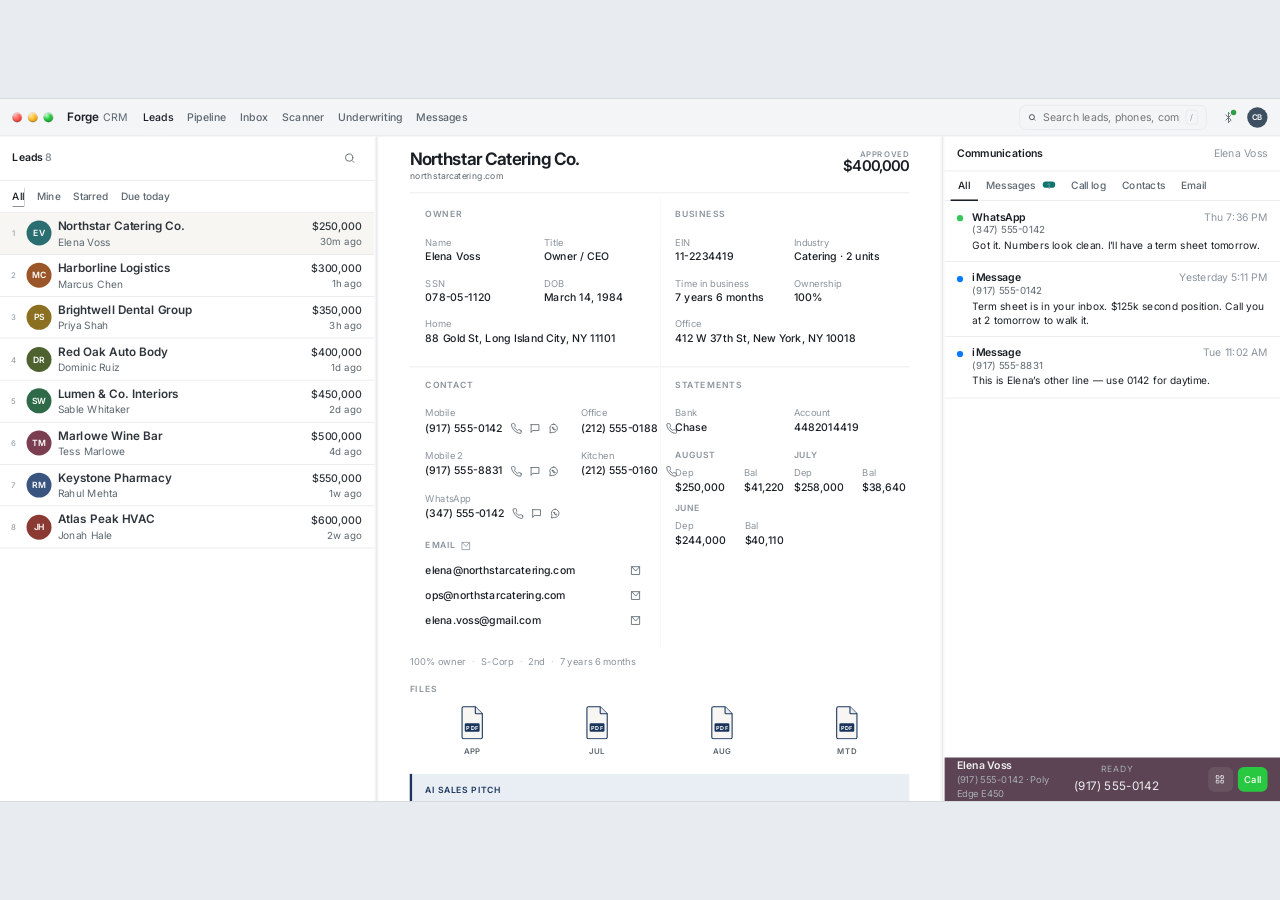
==== index.html @ 878c9a8a "Statements: Dep and Bal side by side, amount under each label" ====
<!DOCTYPE html>
<html lang="en">
<head>
<!-- desk18 -->
<meta charset="UTF-8" />
<meta name="viewport" content="width=device-width, initial-scale=1, maximum-scale=1, user-scalable=no, viewport-fit=cover" />
<meta name="apple-mobile-web-app-capable" content="yes" />
<meta name="mobile-web-app-capable" content="yes" />
<meta name="apple-mobile-web-app-status-bar-style" content="default" />
<title>Leads · Forge CRM</title>
<script>
(function(){var vv=window.visualViewport,w=(vv&&vv.width)||window.innerWidth||1640,h=(vv&&vv.height)||window.innerHeight||900,s=Math.min(w/1640,h/900);if(!(s>0.05))s=1;var x=Math.max(0,(w-1640*s)/2),y=Math.max(0,(h-900*s)/2);var r=document.documentElement;r.style.setProperty("--app-scale",String(s));r.style.setProperty("--app-h","900px");r.style.setProperty("--app-x",x+"px");r.style.setProperty("--app-y",y+"px");})();
</script>


<meta name="theme-color" content="#F3F5F7" />
<link rel="preconnect" href="https://fonts.googleapis.com" />
<link rel="preconnect" href="https://fonts.gstatic.com" crossorigin />
<link href="https://fonts.googleapis.com/css2?family=Inter:ital,wght@0,400;0,500;0,600;0,700;1,400&display=swap" rel="stylesheet" />
<link rel="stylesheet" href="css/desk.css?v=desk18" />
<link rel="stylesheet" href="css/desk-more.css?v=desk18" />
<link rel="stylesheet" href="css/pages.css?v=desk18" />
</head>
<body>
<div id="stage">
<div class="app" id="app">
  <header class="header">
    <div class="traffic" aria-hidden="true"><b class="r"></b><b class="y"></b><b class="g"></b></div>
    <div class="word">Forge<span>CRM</span></div>
    <nav class="nav-links">
      <a href="index.html" class="on">Leads</a>
      <a href="pipeline.html">Pipeline</a>
      <a href="inbox.html">Inbox</a>
      <a href="scanner.html">Scanner</a>
      <a href="underwriting.html">Underwriting</a>
      <a href="messages.html">Messages</a>
    </nav>
    <label class="search">
      <svg width="14" height="14" viewBox="0 0 24 24" fill="none" stroke="currentColor" stroke-width="2"><circle cx="11" cy="11" r="7"/><path d="M20 20l-3-3"/></svg>
      <input id="q" placeholder="Search leads, phones, companies" autocomplete="off" />
      <kbd>/</kbd>
    </label>
    <div class="header-actions">
      <span class="live" id="livePill"><i></i> On a call</span>
      <button type="button" class="bt-btn off" id="btBtn" data-act="devices" title="Phones" aria-label="Phones">
        <svg width="16" height="16" viewBox="0 0 24 24" fill="none" stroke="currentColor" stroke-width="1.75" stroke-linecap="round" stroke-linejoin="round"><path d="M7 7l10 10-5 5V2l5 5L7 17"/></svg>
        <i></i>
      </button>
      <div class="avatar" title="Cole Brennan">CB</div>
    </div>
  </header>
  <div class="main" id="main">
    <aside class="rail" id="rail"><div class="empty" style="padding:28px 20px;line-height:1.5">Loading desk…</div></aside>
    <div class="handle" data-side="rail" title="Drag to resize · double-click to reset"></div>
    <section class="desk" id="desk"></section>
    <div class="handle" data-side="dock" title="Drag to resize · double-click to reset"></div>
    <aside class="dock" id="dock"></aside>
  </div>
</div>
</div>
<div class="pad-pop" id="padPop"></div>
<div class="overlay" id="overlay"></div>
<div class="toast" id="toast"></div>
<script src="js/data.js?v=desk18"></script>
<script src="js/data1.js?v=desk18"></script>
<script src="js/data2.js?v=desk18"></script>
<script src="js/data3.js?v=desk18"></script>
<script src="js/view.js?v=desk18"></script>
<script src="js/app0.js?v=desk18"></script>
<script src="js/app1.js?v=desk18"></script>
<script src="js/app2.js?v=desk18"></script>
<script src="js/app3.js?v=desk18"></script>
<script src="js/app4.js?v=desk18"></script>
<script src="js/app5.js?v=desk18"></script>
<script src="js/app6.js?v=desk18"></script>
</body>
</html>
---- css/desk.css ----
:root{--bg:#F4F5F7;--bg-2:#E8ECF0;--surface:#FFFFFF;--sunken:#F7F8FA;--fg:#1A1F26;--muted:#5C6770;--dim:#8B949E;--line:#E6E8EB;--accent:#1C1F24;--accent-2:#0E1014;--accent-soft:#F7F6F3;--ok:#0F766E;--bad:#B42318;--warn:#B45309;--ink:#1C1F24;--ink-fg:#EDEEEF;--dialer:#5C4454;--font:"Inter",ui-sans-serif,system-ui,sans-serif;--app-h:900px;--app-scale:1;--app-x:0px;--app-y:0px;--mono:"Inter",ui-sans-serif,system-ui,sans-serif;--header-h:48px;--dial-h:56px;--rail-w:480px;--dock-w:430px;--ease:cubic-bezier(0.22,1,0.36,1)}*{box-sizing:border-box;margin:0;padding:0}html,body{height:100%;max-height:100%;min-width:0;width:100%;overflow:hidden;touch-action:none;overscroll-behavior:none}html{-webkit-font-smoothing:antialiased;-webkit-text-size-adjust:100%;text-size-adjust:100%}body{font-family:var(--font);background:var(--bg-2);color:var(--fg);font-size:13.5px;line-height:1.45;overflow:hidden;width:100%}#stage{position:fixed;inset:0;overflow:hidden;touch-action:none;background:var(--bg-2);overscroll-behavior:none}button,[role="button"]{font-family:inherit;cursor:pointer;color:inherit}button:disabled{cursor:not-allowed;opacity:.45}input,textarea,select{font-family:inherit;font-size:13.5px}a{color:var(--fg)}svg{display:block}.num{font-variant-numeric:normal;font-family:var(--font);font-weight:500}.app{height:900px;max-height:900px;min-height:900px;display:grid;grid-template-rows:var(--header-h) 1fr;min-width:1640px;width:1640px;max-width:1640px;overflow:hidden;transform:translate(var(--app-x,0px),var(--app-y,0px)) scale(var(--app-scale,1));transform-origin:0 0;box-shadow:0 0 0 1px rgba(16,18,22,.14);background:var(--surface)}.header{display:flex;align-items:center;gap:12px;padding:0 16px;background:var(--bg);border-bottom:1px solid var(--line);z-index:20}.traffic{display:flex;gap:8px;align-items:center;padding-right:6px;flex-shrink:0}.traffic b{width:12px;height:12px;border-radius:50%;display:block;box-shadow:0 0 0 .5px rgba(0,0,0,.28),inset 0 1.2px 1.4px rgba(255,255,255,.62),inset 0 -1.2px 1.2px rgba(0,0,0,.22)}.traffic .r{background:radial-gradient(circle at 32% 28%,#ffb0aa 0%,#ff5f57 42%,#de3a34 78%)}.traffic .y{background:radial-gradient(circle at 32% 28%,#ffe7a3 0%,#febc2e 42%,#d89a16 80%)}.traffic .g{background:radial-gradient(circle at 32% 28%,#b6ffc4 0%,#28c840 42%,#18a332 80%)}.word{font-weight:600;font-size:15px;letter-spacing:-.02em}.word span{color:var(--muted);font-weight:400;margin-left:6px;font-size:13.5px}.nav-links{display:flex;align-items:center;gap:2px}.nav-links a{color:var(--muted);text-decoration:none;font-size:13.5px;font-weight:500;padding:6px 10px;border-radius:8px}.nav-links a.on,.nav-links a:hover{color:var(--fg);background:var(--bg)}.search{flex:1;min-width:0;max-width:420px;margin-left:auto;display:flex;align-items:center;gap:8px;background:var(--bg);border:1px solid var(--line);border-radius:8px;padding:0 10px;height:32px}.search input{border:0;background:transparent;outline:none;width:100%;color:var(--fg)}.search kbd{font-family:var(--font);font-size:10px;color:var(--dim);border:1px solid var(--line);border-radius:4px;padding:1px 5px}.header-actions{display:flex;align-items:center;gap:8px}.icon-btn{width:32px;height:32px;border:0;background:transparent;color:var(--muted);border-radius:8px;display:grid;place-items:center}.icon-btn:hover{background:var(--bg);color:var(--fg)}.avatar{width:26px;height:26px;border-radius:99px;display:grid;place-items:center;font-size:10px;font-weight:600;color:#fff;background:#3D4F61}.live{display:none;align-items:center;gap:6px;color:var(--ok);font-size:13px;font-weight:500}.live.show{display:inline-flex}.live i{width:6px;height:6px;border-radius:99px;background:var(--ok);animation:pulse 1.4s ease-in-out infinite}@keyframes pulse{50%{opacity:.35}}.main{min-height:0;display:grid;grid-template-columns:var(--rail-w) 5px minmax(0,1fr) 5px var(--dock-w);background:var(--bg);overflow:hidden;min-width:0;width:100%}.handle{cursor:col-resize;background:transparent;position:relative;z-index:8}.handle::before{content:"";position:absolute;inset:0 -5px;z-index:1}.handle:hover,.handle.drag{background:rgba(28,31,36,.12)}.handle::after{content:"";position:absolute;top:0;bottom:0;left:2px;width:1px;background:var(--line)}.pane{min-height:0;overflow:auto}.pane,.desk-scroll,.dock-body,.lead-list,.lb-stage,.thread{scrollbar-width:thin;scrollbar-color:transparent transparent}.pane:hover,.desk-scroll:hover,.dock-body:hover,.lead-list:hover,.lb-stage:hover,.thread:hover,.pane:focus-within,.desk-scroll:focus-within,.dock-body:focus-within,.lead-list:focus-within,.thread:focus-within{scrollbar-color:#C5CAD0 transparent}.pane::-webkit-scrollbar,.desk-scroll::-webkit-scrollbar,.dock-body::-webkit-scrollbar,.lead-list::-webkit-scrollbar,.lb-stage::-webkit-scrollbar,.thread::-webkit-scrollbar{width:4px;height:4px}.pane::-webkit-scrollbar-thumb,.desk-scroll::-webkit-scrollbar-thumb,.dock-body::-webkit-scrollbar-thumb,.lead-list::-webkit-scrollbar-thumb,.lb-stage::-webkit-scrollbar-thumb,.thread::-webkit-scrollbar-thumb{background:transparent;border-radius:99px}.pane:hover::-webkit-scrollbar-thumb,.desk-scroll:hover::-webkit-scrollbar-thumb,.dock-body:hover::-webkit-scrollbar-thumb,.lead-list:hover::-webkit-scrollbar-thumb,.lb-stage:hover::-webkit-scrollbar-thumb,.thread:hover::-webkit-scrollbar-thumb,.pane:focus-within::-webkit-scrollbar-thumb,.desk-scroll:focus-within::-webkit-scrollbar-thumb,.dock-body:focus-within::-webkit-scrollbar-thumb,.lead-list:focus-within::-webkit-scrollbar-thumb,.thread:focus-within::-webkit-scrollbar-thumb{background:#C5CAD0}.rail,.dock{display:flex;flex-direction:column;min-height:0;height:100%;min-width:0;max-width:100%;background:var(--surface);overflow:hidden}.rail{border-right:0}.desk{display:flex;flex-direction:column;min-width:0;min-height:0;height:100%;background:var(--surface);container-type:inline-size;container-name:desk}.dock{position:relative}.rail-head,.dock-head{padding:12px 16px;border-bottom:1px solid var(--line);display:flex;align-items:center;gap:8px;flex-shrink:0;position:relative}.rail-head h2,.dock-head h2{font-size:13.5px;font-weight:600}.filters{display:flex;gap:16px;padding:8px 16px;border-bottom:1px solid var(--line);flex-shrink:0}.chip{border:0;background:transparent;color:var(--muted);padding:4px 0;font-size:13px;font-weight:500;box-shadow:0 1px 0 transparent}.chip.on{color:var(--fg);box-shadow:0 1px 0 var(--fg)}.lead-list{flex:1;min-height:0;overflow:auto;overflow-x:hidden}.lead-row{width:100%;text-align:left;border:0;background:transparent;display:grid;grid-template-columns:18px 32px 1fr auto;gap:8px;padding:8px 16px 8px 8px;border-bottom:1px solid var(--line);align-items:center;position:relative;color:var(--fg)}.lead-row:hover{background:var(--sunken)}.lead-row.on{background:var(--accent-soft)}.lead-row .idx{position:static;font-size:10px;color:#9AA3AB;font-family:var(--font);line-height:1;pointer-events:none;text-align:center;font-weight:500}.lead-row .co{font-weight:600;font-size:15px;line-height:1.25;color:#2F353C}.lead-row .nm{font-size:13px;color:var(--muted);margin-top:2px;font-weight:400}.lead-row .right{text-align:right;display:flex;flex-direction:column;align-items:flex-end;padding-top:1px}.lead-row .amt,.lead-row .amt .num{font-size:13.5px;font-weight:500;font-family:var(--font);letter-spacing:-.01em;color:#2F353C}.lead-row .ago{font-size:12.5px;color:var(--muted);margin-top:4px}.av{width:32px;height:32px;border-radius:8px;display:grid;place-items:center;font-size:10px;font-weight:600;color:#fff;flex-shrink:0;margin-top:0}.desk-scroll{flex:1;min-height:0;overflow:auto;overflow-x:hidden}.rec-head{padding:18px 40px 8px}.rec-head h1{font-size:22px;font-weight:600;letter-spacing:-.03em;line-height:1.2}.rec-head .who{font-size:13.5px;color:var(--muted);margin-top:4px;font-weight:400}.rec-head .meta{font-size:13px;font-weight:400;color:var(--muted);margin-top:6px;line-height:1.5}.line{display:flex;align-items:center;gap:12px;min-height:32px;padding:7px 0}.line .lab{width:18px;flex-shrink:0;font-size:13px;color:var(--dim);font-family:var(--font)}.cgroup + .cgroup{margin-top:12px;padding-top:12px;border-top:1px solid var(--line)}.cgroup h4{font-size:11px;letter-spacing:.08em;text-transform:uppercase;color:var(--dim);font-weight:600;margin:0 0 8px}.line .val{font-weight:500;letter-spacing:-.01em;white-space:nowrap}.qacts{display:flex;gap:2px;align-items:center;margin-left:8px}.qacts button{width:22px;height:22px;border:0;background:transparent;color:var(--muted);border-radius:4px;display:grid;place-items:center;padding:0}.qacts button:hover{background:var(--bg);color:var(--fg)}
.rail-search{margin-left:auto;position:relative}.rail-drop{position:absolute;top:calc(100% + 6px);left:12px;right:12px;z-index:14;background:#fff;border:1px solid var(--line);box-shadow:0 10px 28px rgba(16,18,22,.08);padding:8px}.rail-drop input{width:100%;height:32px;border:1px solid var(--line);padding:0 10px;outline:none;background:#fff;font-size:13.5px;color:var(--fg)}.rail-drop input:focus{border-color:#C5CAD0}
---- css/desk-more.css ----
.pitch{font-size:13.5px;line-height:1.55;color:var(--fg)}.activity-foot .ev{display:grid;grid-template-columns:120px 1fr;gap:12px;padding:8px 0;border-bottom:1px solid var(--line)}.activity-foot .when{font-size:13px;color:var(--dim)}.files{display:flex;gap:16px;flex-wrap:wrap}.file{border:0;background:transparent;color:var(--fg);display:flex;flex-direction:column;align-items:center;gap:6px;width:72px;font-size:12px;color:var(--muted)}.file .ico{width:34px;height:40px;border-radius:3px;background:var(--surface);border:1px solid var(--line);display:grid;place-items:center;font-size:8px;font-weight:700;color:var(--bad);position:relative}.file .ico::after{content:"";position:absolute;top:0;right:0;border-width:0 7px 7px 0;border-style:solid;border-color:var(--bg-2) var(--bg) var(--bg-2) var(--bg-2)}.note p{margin-top:6px}.linkish{border:0;background:transparent;color:var(--fg);font-size:13.5px;font-weight:500;padding:0;text-decoration:underline;text-underline-offset:3px;margin-top:8px}.ev{padding:0 0 12px}.ev .when{font-size:13px;color:var(--dim)}.num-switch{display:flex;flex-wrap:wrap;gap:6px;padding:8px 16px;border-bottom:1px solid var(--line);flex-shrink:0}.num-switch button{border:1px solid var(--line);background:transparent;color:var(--muted);height:26px;padding:0 8px;border-radius:6px;font-size:12px}.num-switch button.on{color:var(--fg);border-color:var(--fg)}.dock-tabs{display:flex;gap:0;padding:0 8px;border-bottom:1px solid var(--line);flex-shrink:0}.dock-tabs button{border:0;background:transparent;color:var(--muted);padding:10px 10px;font-size:13px;font-weight:500;white-space:nowrap;border-bottom:2px solid transparent;margin-bottom:-1px}.dock-tabs button.on{color:var(--fg);border-bottom-color:var(--fg)}.dock-body{flex:1;min-height:0;overflow:auto;display:flex;flex-direction:column}.thread{padding:14px 16px 10px;display:flex;flex-direction:column;gap:8px;flex:1}.bubble{max-width:260px;padding:7px 12px 8px;border-radius:18px;font-size:13.5px;line-height:1.35;font-weight:400;letter-spacing:-.01em}.bubble.in{background:#E9E9EB;color:#1A1F26;align-self:flex-start;border-bottom-left-radius:4px}.bubble.out{background:#007AFF;color:#fff;align-self:flex-end;border-bottom-right-radius:4px}.bubble.out.sms-green,.bubble.out.wa{background:#34C759;color:#fff}.bubble.wa.in{background:#E9E9EB;color:#1A1F26}.bubble .t{font-size:11px;font-weight:400;opacity:.62;margin-top:3px}.bubble.out .t{color:rgba(255,255,255,.72);opacity:1}.composer{padding:10px 14px 12px;border-top:1px solid var(--line);display:flex;gap:8px;align-items:flex-end}.composer textarea{flex:1;border:1px solid var(--line);border-radius:18px;padding:8px 12px;min-height:40px;max-height:100px;resize:none;outline:none;background:var(--sunken)}.btn{border:1px solid var(--line);background:var(--surface);color:var(--fg);height:32px;padding:0 12px;border-radius:8px;font-size:13.5px;font-weight:500;display:inline-flex;align-items:center;gap:6px}.btn:hover{background:var(--sunken)}.btn.primary{background:var(--accent);color:#fff;border-color:transparent}.btn.primary:hover{background:var(--accent-2)}.btn.ghost{border-color:transparent}.mail{padding:12px 16px;border-bottom:1px solid var(--line);width:100%;text-align:left;background:transparent;border-left:0;border-right:0;border-top:0}.mail .sub{font-weight:600}.mail .pre{color:var(--muted);margin-top:4px}.call-row{padding:12px 16px;border-bottom:1px solid var(--line)}.unread{display:inline-block;min-width:16px;text-align:center;font-size:10px;color:var(--dim)}.dialer{height:var(--dial-h);flex-shrink:0;background:var(--dialer);color:var(--ink-fg);display:grid;grid-template-columns:1.2fr auto 1.1fr;align-items:center;gap:10px;padding:0 16px;min-width:0;width:100%;z-index:12}.dialer .who .nm{font-weight:600;font-size:13.5px;line-height:1.2}.dialer .who .sub{font-size:12px;color:#A8ADB3;margin-top:2px}.dialer .lcd{text-align:center;font-family:var(--font);font-size:15px;letter-spacing:.02em}.dialer .lcd .st{font-family:var(--font);font-size:11px;color:#A8ADB3;letter-spacing:.08em;text-transform:uppercase;margin-bottom:2px}.dacts{display:flex;justify-content:flex-end;gap:6px}.dacts button{height:32px;min-width:32px;padding:0 8px;border:0;border-radius:8px;background:rgba(255,255,255,.08);color:var(--ink-fg);font-size:12px;font-weight:500;display:inline-flex;align-items:center;gap:4px}.dacts button:hover{background:rgba(255,255,255,.14)}.dacts button.on{background:#fff;color:var(--ink)}.dacts .callgo{background:#28c840;color:#fff}.dacts .hang{background:#E24B4A;color:#fff}.pad-pop{display:none;position:fixed;z-index:35;width:228px;padding:10px;background:#111418;border-radius:16px;box-shadow:0 18px 40px rgba(0,0,0,.35)}.pad-pop.open{display:block}.pad{display:grid;grid-template-columns:repeat(3,1fr);gap:6px}.pad button{height:44px;border:0;background:#1C2128;color:#F3F4F6;border-radius:10px;font-size:18px;font-weight:500;display:flex;flex-direction:column;align-items:center;justify-content:center;line-height:1}.pad button small{font-size:8px;color:#8B949E;letter-spacing:.12em;margin-top:2px;font-weight:400}.overlay{position:fixed;inset:0;background:rgba(16,24,32,.46);display:none;align-items:center;justify-content:center;z-index:40;padding:24px}.overlay.open{display:flex}.viewer{width:min(1040px,96vw);height:min(92dvh,980px);background:#2C3036;border-radius:10px;display:flex;flex-direction:column;overflow:hidden;box-shadow:0 24px 64px rgba(16,24,32,.4)}.viewer-bar{height:40px;flex-shrink:0;display:flex;align-items:center;gap:8px;padding:0 10px;background:#1C1F24;color:#EDEEEF;font-size:13px}.viewer-bar .fn{font-weight:500;margin-left:4px;flex:1;min-width:0;white-space:nowrap;overflow:hidden;text-overflow:ellipsis}.viewer-bar .pg{color:#A8ADB3;font-variant-numeric:tabular-nums}.viewer-bar button{height:26px;min-width:26px;padding:0 8px;border:0;border-radius:6px;background:transparent;color:#EDEEEF;display:grid;place-items:center}.viewer-bar button:hover{background:rgba(255,255,255,.08)}.viewer-bar .z{color:#A8ADB3;font-family:var(--font);font-size:12px;min-width:42px;text-align:center}.viewer-stage{flex:1;min-height:0;overflow:auto;display:grid;justify-items:center;align-content:start;padding:20px;background:#3A4148}.letter-wrap{position:relative}.letter{width:816px;height:1056px;background:#F6F3EC;color:#1A1814;font-family:"IBM Plex Sans",ui-sans-serif,system-ui,sans-serif;box-shadow:0 8px 28px rgba(0,0,0,.28);transform-origin:top left;padding:54px 64px 48px;position:relative}.letter::before{content:"";position:absolute;inset:0;pointer-events:none;background:repeating-linear-gradient(0deg,transparent,transparent 3px,rgba(40,30,10,.015) 3px,rgba(40,30,10,.015) 4px)}.letter .bank{font-size:11px;letter-spacing:.14em;font-weight:600}.letter h2{font-size:16px;font-weight:600;margin:8px 0 16px}.letter table{width:100%;border-collapse:collapse;font-size:12px}.letter td,.letter th{text-align:left;padding:5px 0;border-bottom:1px solid #E4DFD4}.letter .end{font-family:var(--font);font-weight:600;font-size:13px}.letter .stamp{position:absolute;top:36px;right:48px;font-size:10px;letter-spacing:.1em;color:#8A8478}.modal{background:var(--surface);border-radius:14px;width:min(560px,100%);max-height:88dvh;overflow:auto;box-shadow:0 16px 40px rgba(16,24,32,.16);padding:20px}.modal.wide{width:min(720px,100%)}.compose-row{display:grid;grid-template-columns:48px 1fr;gap:8px;align-items:center;padding:6px 0;border-bottom:1px solid var(--line)}.compose-row label{font-size:13px;color:var(--dim)}.compose-row input{border:0;outline:none;width:100%;padding:4px 0;background:transparent}.tb{display:flex;gap:4px;padding:8px 0;flex-wrap:wrap}.tb button,.tb select{height:28px;border:1px solid var(--line);background:var(--surface);border-radius:6px;padding:0 8px;font-size:12px}.editor{min-height:280px;border:1px solid var(--line);border-radius:8px;padding:10px;outline:none;background:var(--sunken)}.toast{position:fixed;left:50%;bottom:24px;transform:translateX(-50%);background:var(--fg);color:#fff;padding:10px 14px;border-radius:10px;font-size:13.5px;z-index:50;display:none;max-width:90%}.toast.show{display:block}.muted{color:var(--muted)}.dim{color:var(--dim)}.ok{color:var(--ok)}.empty{padding:32px 16px;text-align:center;color:var(--muted)}.row-between{display:flex;justify-content:space-between;align-items:center;gap:8px}@media (prefers-reduced-motion:reduce){*,*::before,*::after{animation-duration:.01ms !important;transition-duration:.01ms !important}}
.bt-btn{position:relative;width:32px;height:32px;border:0;background:transparent;color:var(--muted);border-radius:8px;display:grid;place-items:center}
.bt-btn:hover{background:var(--surface);color:var(--fg)}
.bt-btn i{position:absolute;top:6px;right:6px;width:7px;height:7px;border-radius:99px;box-shadow:0 0 0 1.5px var(--bg)}
.bt-btn.on i{background:#2F9E44}
.bt-btn.off i{background:#C23B32}
.bt-btn svg{display:block}
.rec-head{display:flex;align-items:flex-start;justify-content:space-between;gap:28px;padding:16px 40px 14px;position:relative}
.rec-head::after{content:"";position:absolute;left:40px;right:40px;width:auto;bottom:0;height:1px;background:#E6E8EB}
.rec-main{min-width:0;flex:1}
.rec-title{display:flex;align-items:baseline;gap:12px;flex-wrap:wrap}
.rec-title h1{font-size:22px;font-weight:650;letter-spacing:-.03em;line-height:1.2;color:#1A1F26}
.rec-main .web{display:block;font-size:11px;color:var(--muted);font-weight:400;text-decoration:none;margin-top:3px;line-height:1.2;letter-spacing:.01em}
.rec-main .web:hover{color:var(--fg)}
.money{display:flex;flex-direction:column;align-items:flex-end;gap:1px;flex-shrink:0;padding:0;border:0}
.money .k{font-size:10px;letter-spacing:.12em;text-transform:uppercase;color:var(--dim);font-weight:600;line-height:1.2}
.money .v,.money .v .num{font-size:19px;font-weight:600;font-family:var(--font);letter-spacing:-.03em;margin:0;line-height:1.1;color:#1A1F26}
.money .asked{display:none}
.sheet-x{display:grid;grid-template-columns:1fr 1fr;grid-template-rows:auto auto;margin:4px 40px 0;align-items:stretch;position:relative;border:0;background:transparent}
.quad{padding:16px 20px 18px;min-width:0;min-height:0;display:flex;flex-direction:column;position:relative;border-top:0}
.sheet-x > .quad:nth-of-type(2),
.sheet-x > .quad:nth-of-type(4){box-shadow:inset 1px 0 0 #E6E8EB}
.quad h3{font-size:11px;letter-spacing:.12em;text-transform:uppercase;color:#8B949E;font-weight:600;margin:0 0 12px;padding:0;border:0;width:100%}
.pair{display:grid;grid-template-columns:1fr 1fr;gap:10px 24px;padding:8px 0;border:0;box-shadow:none}
.pair.one{grid-template-columns:1fr}
.pair.one .kv .v,.pair.one .kv .vt{white-space:nowrap;overflow:hidden;text-overflow:ellipsis}
.kv .k{font-size:12px;color:var(--dim);line-height:1.3}
.kv .v{font-size:13.5px;font-weight:500;margin-top:1px;display:flex;align-items:center;gap:6px;min-width:0;flex-wrap:nowrap}
.kv .vt{min-width:0;overflow:hidden;text-overflow:ellipsis;white-space:nowrap}
.kv .v .qacts{margin-left:2px;flex-shrink:0}
.dline{display:none !important;height:0 !important;margin:0 !important;padding:0 !important;border:0 !important}
.kv .v .qacts{margin-left:0;flex-shrink:0}
.files-block{margin:16px 40px 8px}
.files-k{font-size:11px;letter-spacing:.12em;text-transform:uppercase;color:#8B949E;font-weight:600;margin:0 0 12px}
.files-row{display:flex;justify-content:space-between;align-items:flex-end;gap:0;width:100%;padding:0}
.file-doc{border:0;background:transparent;padding:0;cursor:pointer;color:inherit;flex:1 1 0;min-width:0;display:flex;flex-direction:column;align-items:center;gap:8px}
.file-doc .pdf-ico{display:block;flex-shrink:0}
.file-doc .lab{font-family:var(--font);font-size:10px;font-weight:600;letter-spacing:.08em;color:#5C6770}
.file-doc:hover .pdf-ico path[stroke]{stroke:#0E2A4A}
.file-doc:hover .lab{color:#1A1F26}
.stmt-months{display:grid;grid-template-columns:1fr 1fr;gap:10px 24px;margin-top:10px;align-items:start}
.stmt-kv{border:0;background:transparent;text-align:left;padding:0;min-width:0;cursor:pointer;color:inherit;font:inherit;display:flex;flex-direction:column;gap:2px;width:100%}
.stmt-kv .mo{font-size:11px;letter-spacing:.08em;text-transform:uppercase;color:var(--dim);font-weight:600;margin:0 0 4px}
.stmt-kv .pair{padding:0;gap:10px 24px}
.stmt-kv:hover .v,.stmt-kv:hover .vt{color:var(--ok)}
.banks{display:grid;gap:12px}
.below{padding:8px 40px 28px}
.email-head{display:flex;align-items:center;gap:6px;margin:14px 0 8px;font-size:11px;letter-spacing:.08em;text-transform:uppercase;color:var(--dim);font-weight:600}
.mail-all-ico{border:0;background:transparent;color:var(--dim);padding:0;display:grid;place-items:center;width:16px;height:16px;flex-shrink:0}
.mail-all-ico:hover{color:var(--fg)}
.email-row{display:flex;align-items:center;gap:8px;padding:5px 0;min-width:0}
.email-row .vt{flex:1;min-width:0;font-size:13.5px;font-weight:500;overflow:hidden;text-overflow:ellipsis;white-space:nowrap}
.email-all{margin-top:2px;border:0;background:transparent;color:var(--fg);font-size:13px;font-weight:500;padding:0;text-decoration:underline;text-underline-offset:3px}
.dev-list{display:flex;flex-direction:column;margin-top:8px}
.dev-item{display:grid;grid-template-columns:32px 1fr auto;gap:10px;align-items:center;padding:10px 4px;border-bottom:1px solid var(--line);background:transparent;width:100%;text-align:left;border-left:0;border-right:0;border-top:0;color:inherit}
.dev-item:hover{background:var(--sunken)}
.dev-item.on-row{background:var(--sunken)}
.dev-item .co{font-weight:600;font-size:13.5px}
.dev-item .nm{font-size:12.5px;color:var(--muted);margin-top:2px}
.toggle{border:1px solid var(--line);background:var(--surface);color:var(--muted);height:26px;padding:0 10px;border-radius:6px;font-size:12px;font-weight:500}
.toggle.on{color:var(--fg);border-color:var(--fg)}
.sheet-x .muted{font-size:13px;padding:8px 0}

.stmt-kv .v,.stmt-kv .v .num{font-size:13.5px;font-weight:500;font-family:var(--font);letter-spacing:-.01em;margin-top:1px;white-space:nowrap}
.facts-strip{display:flex;flex-wrap:wrap;align-items:baseline;gap:0;margin:2px 40px 0;padding:8px 0 4px;font-size:12px;color:var(--dim);line-height:1.35}
.facts-strip span + span::before{content:"·";margin:0 8px;color:#C5C9CE}
.pitch-block{background:#E8EEF4;padding:14px 16px;margin:8px 0 4px;border-left:3px solid #1A365D}
.pitch-block .k{font-size:11px;letter-spacing:.08em;text-transform:uppercase;color:#1A365D;font-weight:600;margin:0 0 8px}
.act-block .k{font-size:11px;letter-spacing:.08em;text-transform:uppercase;color:var(--dim);font-weight:600;margin:0 0 10px}
.pitch-block .pitch{font-size:14px;line-height:1.55;color:var(--fg);margin:0;padding:0;border:0}
.act-block{padding:20px 0 0}
.act-row{display:grid;grid-template-columns:18px 44px minmax(0,1fr) auto;gap:8px;align-items:baseline;padding:7px 0}
.act-ico{color:var(--dim);display:grid;place-items:center;transform:translateY(2px)}
.act-verb{font-size:11px;font-weight:600;letter-spacing:.06em;text-transform:uppercase;color:var(--dim)}
.act-txt{font-size:13.5px;min-width:0;overflow:hidden;text-overflow:ellipsis;white-space:nowrap}
.act-when{font-size:12px;color:var(--dim);white-space:nowrap}
.act-more{border:0;background:transparent;color:var(--dim);font-size:12px;letter-spacing:.06em;padding:8px 0 0;cursor:pointer;text-align:left}
.act-more:hover{color:var(--fg)}
.thread-who{padding:8px 16px 0;font-size:12px;color:var(--muted);font-weight:400;letter-spacing:0}

.overlay.open.lite{background:rgba(16,24,32,.52);align-items:center;justify-content:center;padding:24px;flex-direction:column}
.lb-cluster{display:grid;grid-template-columns:44px auto 44px;grid-template-rows:auto auto;gap:8px;align-items:center;justify-items:center}
.lb-page{grid-column:2;grid-row:1;position:relative}
.lb-arrow{position:static;transform:none;width:44px;height:44px;border:0;border-radius:99px;background:rgba(255,255,255,.94);color:#1A1F26;box-shadow:0 4px 18px rgba(0,0,0,.18);z-index:42;display:grid;place-items:center;cursor:pointer}
.lb-arrow.left{grid-column:1;grid-row:1;left:auto}
.lb-arrow.right{grid-column:3;grid-row:1;right:auto}
.lb-arrow:hover{background:#fff}
.lb-x{position:fixed;top:14px;right:14px;width:36px;height:36px;border:0;border-radius:99px;background:rgba(255,255,255,.94);color:#1A1F26;z-index:42;display:grid;place-items:center;cursor:pointer;box-shadow:0 4px 16px rgba(0,0,0,.14)}
.lb-zoom{position:static;grid-column:2;grid-row:2;justify-self:end;display:flex;flex-direction:row;gap:6px;z-index:42}
.lb-zoom button{width:32px;height:32px;border:0;border-radius:99px;background:rgba(255,255,255,.94);color:#1A1F26;display:grid;place-items:center;cursor:pointer;box-shadow:0 4px 14px rgba(0,0,0,.14)}
.lb-ticks{position:absolute;right:-14px;top:50%;transform:translateY(-50%);display:flex;flex-direction:column;gap:7px;z-index:42}
.lb-ticks button{width:6px;height:6px;border:0;border-radius:99px;background:rgba(255,255,255,.45);padding:0;cursor:pointer}
.lb-ticks button.on{background:#fff;height:14px;border-radius:3px}
.letter .stmt-sub{font-size:12px;color:#5C564C;margin-top:4px;letter-spacing:.04em}
.letter .end,.letter .end .num{font-family:var(--font)}


.sheet-x > .quad:nth-of-type(3){box-shadow:inset 0 1px 0 #E6E8EB}
.sheet-x > .quad:nth-of-type(4){box-shadow:inset 1px 0 0 #E6E8EB, inset 0 1px 0 #E6E8EB}
.kv .v, .kv .vt, .line .val, .stmt-kv .v, .stmt-kv .v .num, .money .v, .lead-row .amt, .dialer .lcd, .num, .act-when {
  font-family: var(--font);
  font-variant-numeric: normal;
}
.compose-to{display:flex;align-items:center;gap:8px;min-width:0}.compose-to input{flex:1;min-width:0}.cc-toggle{border:0;background:transparent;color:var(--dim);font-size:12px;letter-spacing:.04em;padding:2px 0;white-space:nowrap;font-weight:500}.cc-toggle:hover{color:var(--fg)}.compose-extra{display:none}.compose-extra.open{display:block}

.lead-list,.desk-scroll,.dock-body,.thread,.scroll,.pipe,.side,.pane-r,.lb-stage{touch-action:pan-y}
.convo-list{display:flex;flex-direction:column}
.convo-row{display:flex;gap:12px;align-items:flex-start;width:100%;text-align:left;border:0;border-bottom:1px solid var(--line);background:transparent;padding:12px 16px;color:inherit;cursor:pointer}
.convo-row:hover{background:var(--sunken)}
.convo-row .pip{width:8px;height:8px;border-radius:99px;flex-shrink:0;margin-top:6px}
.convo-row .pip.im{background:#007AFF}
.convo-row .pip.wa{background:#34C759}
.convo-main{min-width:0;flex:1}
.convo-top{display:flex;justify-content:space-between;gap:8px;align-items:baseline}
.convo-top strong{font-size:13.5px;font-weight:600}
.convo-n{font-size:12.5px;color:var(--muted);margin-top:1px}
.convo-prev{font-size:13px;color:var(--fg);margin-top:4px;line-height:1.35;display:-webkit-box;-webkit-line-clamp:2;-webkit-box-orient:vertical;overflow:hidden}
.thread-who{padding:8px 16px 0;font-size:12.5px;color:var(--muted)}
---- css/pages.css ----
.nav-links{flex-wrap:nowrap;flex-shrink:0}.nav-links a{padding:6px 8px;white-space:nowrap}.search{max-width:240px;flex:0 1 240px}.work{height:calc(var(--app-h, 900px) - var(--header-h));min-height:0;display:flex;flex-direction:column;background:var(--bg);overflow:hidden}.page-head{display:flex;align-items:flex-end;justify-content:space-between;gap:16px;padding:18px 24px 12px;flex-shrink:0}.page-head h1{font-size:22px;font-weight:600;letter-spacing:-.03em;line-height:1.15}.page-head .meta{color:var(--muted);font-size:13px;margin-top:4px}.page-head .meta b{color:var(--fg);font-weight:500}.page-actions{display:flex;align-items:center;gap:8px}.chips{display:flex;gap:4px;padding:0 24px 12px;flex-shrink:0}.chips button{border:0;background:transparent;color:var(--muted);padding:6px 10px;border-radius:8px;font-size:13px;font-weight:500}.chips button:hover{color:var(--fg);background:var(--bg-2)}.chips button.on{color:var(--fg);background:var(--surface);box-shadow:0 0 0 1px var(--line)}.scroll{flex:1;min-height:0;overflow:auto;padding:4px 24px 32px}.scan-grid{display:grid;grid-template-columns:repeat(auto-fill,minmax(280px,1fr));gap:12px}.scan-card{display:block;text-decoration:none;color:inherit;background:var(--surface);border:1px solid var(--line);border-radius:10px;padding:14px 16px 16px;min-width:0}.scan-card:hover{border-color:#C9CED4}.scan-card .top{display:flex;align-items:flex-start;gap:10px}.mark{width:32px;height:32px;border-radius:8px;flex-shrink:0;display:grid;place-items:center;font-size:10px;font-weight:700;letter-spacing:.04em;color:#fff}.scan-card .who{min-width:0;flex:1}.scan-card .bank{font-weight:600;font-size:13.5px;white-space:nowrap;overflow:hidden;text-overflow:ellipsis}.scan-card .acct{font-family:var(--font);font-size:12px;color:var(--muted);margin-top:1px}.scan-card .pg{font-size:12px;color:var(--dim);white-space:nowrap}.scan-card .mo{margin:12px 0 10px;font-size:13px;color:var(--muted)}.scan-card .figs{display:grid;grid-template-columns:1fr 1fr;gap:8px}.scan-card .nsf{margin-top:8px;font-size:12px;color:var(--dim)}.scan-card .nsf.bad{color:var(--bad)}.split{flex:1;min-height:0;display:grid;grid-template-columns:320px minmax(0,1fr);border-top:1px solid var(--line)}.split.uw{grid-template-columns:300px minmax(0,1fr)}.split.inbox{grid-template-columns:360px minmax(0,1fr)}.side{min-height:0;overflow:auto;background:var(--surface);border-right:1px solid var(--line);display:flex;flex-direction:column}.side-head{padding:16px 16px 10px;position:sticky;top:0;background:var(--surface);z-index:2;border-bottom:1px solid var(--line)}.side-head h2{font-size:15px}.side-head .meta{color:var(--muted);font-size:12.5px;margin-top:2px}.side-search{margin-top:10px;display:flex;align-items:center;gap:8px;background:var(--bg);border:1px solid var(--line);border-radius:8px;padding:0 10px;height:32px}.side-search input{border:0;background:transparent;outline:none;width:100%}.side #feed,.side #fileList,.side #convoList{flex:1;min-height:0;overflow:auto}.file-row,.convo,.feed-row{display:grid;grid-template-columns:32px 1fr auto;gap:10px;padding:10px 16px;border:0;background:transparent;width:100%;text-align:left;cursor:pointer;color:inherit;border-bottom:1px solid var(--line);text-decoration:none}.file-row:hover,.convo:hover,.feed-row:hover{background:var(--sunken)}.file-row.on,.convo.on,.feed-row.on{background:var(--accent-soft)}.file-row .t,.convo .t{font-weight:600;font-size:13.5px}.file-row .s,.convo .s,.feed-row .s{font-size:12.5px;color:var(--muted);margin-top:2px;white-space:nowrap;overflow:hidden;text-overflow:ellipsis}.file-row .pg,.convo .when,.feed-row .when{font-size:12px;color:var(--dim)}.unread{width:8px;height:8px;border-radius:99px;background:var(--ok);display:inline-block;margin-left:6px}.pane-r{min-height:0;overflow:auto;background:var(--bg)}.uw-bar{display:flex;align-items:center;justify-content:space-between;gap:12px;padding:14px 24px;background:var(--surface);border-bottom:1px solid var(--line);position:sticky;top:0;z-index:2}.uw-bar h1{font-size:16px;font-weight:600;letter-spacing:-.02em}.uw-bar .sub{font-size:13px;color:var(--muted);margin-top:2px}.uw-bar a{font-size:13px;color:var(--muted);text-decoration:none;font-weight:500}.uw-bar a:hover{color:var(--fg)}.uw-body{padding:20px 24px 40px;max-width:980px}.kpi-row{display:grid;grid-template-columns:repeat(3,1fr);gap:10px;margin-bottom:16px}.kpi{background:var(--surface);border:1px solid var(--line);border-radius:10px;padding:12px 14px}.kpi .k{font-size:11px;letter-spacing:.06em;text-transform:uppercase;color:var(--dim);font-weight:600}.kpi .v{font-size:18px;font-weight:600;font-family:var(--font);letter-spacing:-.03em;margin-top:6px}.kpi .v.warn{color:var(--warn)}.kpi .v.bad{color:var(--bad)}.kpi .v.ok{color:var(--ok)}.block{background:var(--surface);border:1px solid var(--line);border-radius:10px;padding:16px 18px;margin-bottom:12px}.block h3{font-size:13px;font-weight:600;margin-bottom:10px}.flag{display:flex;justify-content:space-between;gap:12px;padding:8px 0;border-bottom:1px solid var(--line)}.flag:last-child{border-bottom:0}.flag .k{color:var(--muted)}.two{display:grid;grid-template-columns:1fr 1fr;gap:12px}.thread-head{padding:14px 20px;background:var(--surface);border-bottom:1px solid var(--line);display:flex;align-items:center;justify-content:space-between;gap:12px}.thread-head h1{font-size:16px}.thread-head .sub{font-size:13px;color:var(--muted)}.thread-wrap{flex:1;min-height:0;overflow:auto;padding:16px 20px;display:flex;flex-direction:column;gap:8px}.composer{display:flex;gap:8px;padding:12px 16px;border-top:1px solid var(--line);background:var(--surface)}.composer input{flex:1;border:1px solid var(--line);border-radius:8px;padding:0 12px;height:36px;background:var(--bg);outline:none}.pane-col{display:flex;flex-direction:column;min-height:0;height:100%}.pipe{flex:1;min-height:0;overflow:auto;display:grid;grid-template-columns:repeat(5,minmax(220px,1fr));gap:12px;padding:16px 24px 28px;align-items:start}.pipe .col{background:var(--surface);border:1px solid var(--line);border-radius:10px;min-height:200px;display:flex;flex-direction:column}.pipe .col h2{font-size:13px;font-weight:600;padding:12px 14px 8px;display:flex;justify-content:space-between;align-items:baseline}.pipe .col h2 span{color:var(--dim);font-weight:500;font-family:var(--font);font-size:12px}.deal{display:block;margin:0 10px 10px;padding:12px;border:1px solid var(--line);border-radius:8px;text-decoration:none;color:inherit;background:var(--sunken)}.deal:hover{border-color:#C9CED4;background:var(--bg)}.deal .co{font-weight:600;font-size:13.5px}.deal .who{font-size:12.5px;color:var(--muted);margin-top:2px}.deal .amt{font-family:var(--font);font-weight:600;margin-top:8px;font-size:14px}.deal .ago{font-size:12px;color:var(--dim);margin-top:4px}.av{width:32px;height:32px;border-radius:99px;display:grid;place-items:center;font-size:11px;font-weight:600;color:#fff}
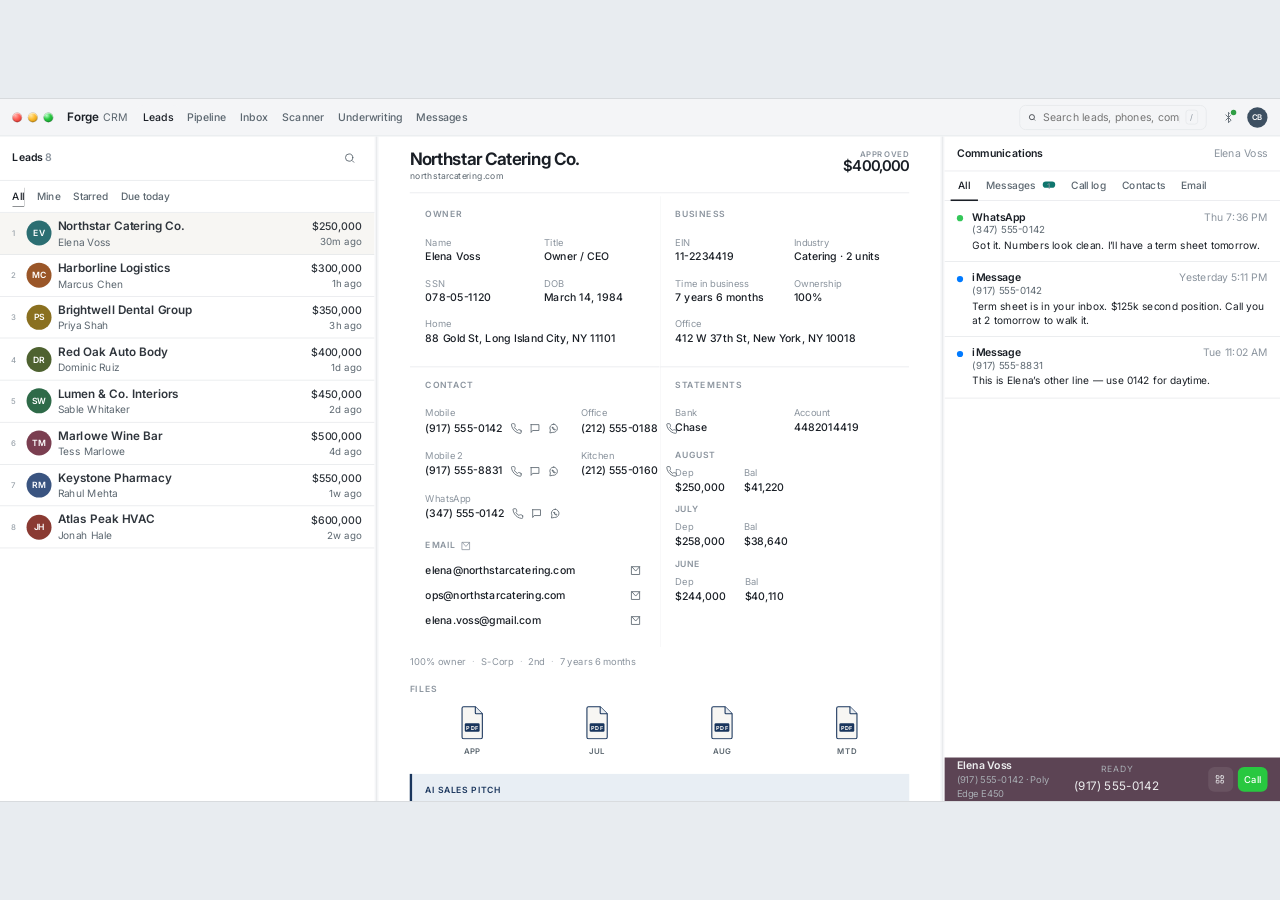
==== commit 217ec96d: "Statements: one month per row, Dep left Bal right. Add desk19 zip." ====
--- a/index.html
+++ b/index.html
@@ -1,7 +1,7 @@
 <!DOCTYPE html>
 <html lang="en">
 <head>
-<!-- desk18 -->
+<!-- desk19 -->
 <meta charset="UTF-8" />
 <meta name="viewport" content="width=device-width, initial-scale=1, maximum-scale=1, user-scalable=no, viewport-fit=cover" />
 <meta name="apple-mobile-web-app-capable" content="yes" />
@@ -17,9 +17,9 @@
 <link rel="preconnect" href="https://fonts.googleapis.com" />
 <link rel="preconnect" href="https://fonts.gstatic.com" crossorigin />
 <link href="https://fonts.googleapis.com/css2?family=Inter:ital,wght@0,400;0,500;0,600;0,700;1,400&display=swap" rel="stylesheet" />
-<link rel="stylesheet" href="css/desk.css?v=desk18" />
-<link rel="stylesheet" href="css/desk-more.css?v=desk18" />
-<link rel="stylesheet" href="css/pages.css?v=desk18" />
+<link rel="stylesheet" href="css/desk.css?v=desk19" />
+<link rel="stylesheet" href="css/desk-more.css?v=desk19" />
+<link rel="stylesheet" href="css/pages.css?v=desk19" />
 </head>
 <body>
 <div id="stage">
@@ -61,17 +61,17 @@
 <div class="pad-pop" id="padPop"></div>
 <div class="overlay" id="overlay"></div>
 <div class="toast" id="toast"></div>
-<script src="js/data.js?v=desk18"></script>
-<script src="js/data1.js?v=desk18"></script>
-<script src="js/data2.js?v=desk18"></script>
-<script src="js/data3.js?v=desk18"></script>
-<script src="js/view.js?v=desk18"></script>
-<script src="js/app0.js?v=desk18"></script>
-<script src="js/app1.js?v=desk18"></script>
-<script src="js/app2.js?v=desk18"></script>
-<script src="js/app3.js?v=desk18"></script>
-<script src="js/app4.js?v=desk18"></script>
-<script src="js/app5.js?v=desk18"></script>
-<script src="js/app6.js?v=desk18"></script>
+<script src="js/data.js?v=desk19"></script>
+<script src="js/data1.js?v=desk19"></script>
+<script src="js/data2.js?v=desk19"></script>
+<script src="js/data3.js?v=desk19"></script>
+<script src="js/view.js?v=desk19"></script>
+<script src="js/app0.js?v=desk19"></script>
+<script src="js/app1.js?v=desk19"></script>
+<script src="js/app2.js?v=desk19"></script>
+<script src="js/app3.js?v=desk19"></script>
+<script src="js/app4.js?v=desk19"></script>
+<script src="js/app5.js?v=desk19"></script>
+<script src="js/app6.js?v=desk19"></script>
 </body>
 </html>
--- a/css/desk-more.css
+++ b/css/desk-more.css
@@ -38,7 +38,7 @@
 .file-doc .lab{font-family:var(--font);font-size:10px;font-weight:600;letter-spacing:.08em;color:#5C6770}
 .file-doc:hover .pdf-ico path[stroke]{stroke:#0E2A4A}
 .file-doc:hover .lab{color:#1A1F26}
-.stmt-months{display:grid;grid-template-columns:1fr 1fr;gap:10px 24px;margin-top:10px;align-items:start}
+.stmt-months{display:grid;grid-template-columns:1fr;gap:12px;margin-top:10px;align-items:start}
 .stmt-kv{border:0;background:transparent;text-align:left;padding:0;min-width:0;cursor:pointer;color:inherit;font:inherit;display:flex;flex-direction:column;gap:2px;width:100%}
 .stmt-kv .mo{font-size:11px;letter-spacing:.08em;text-transform:uppercase;color:var(--dim);font-weight:600;margin:0 0 4px}
 .stmt-kv .pair{padding:0;gap:10px 24px}
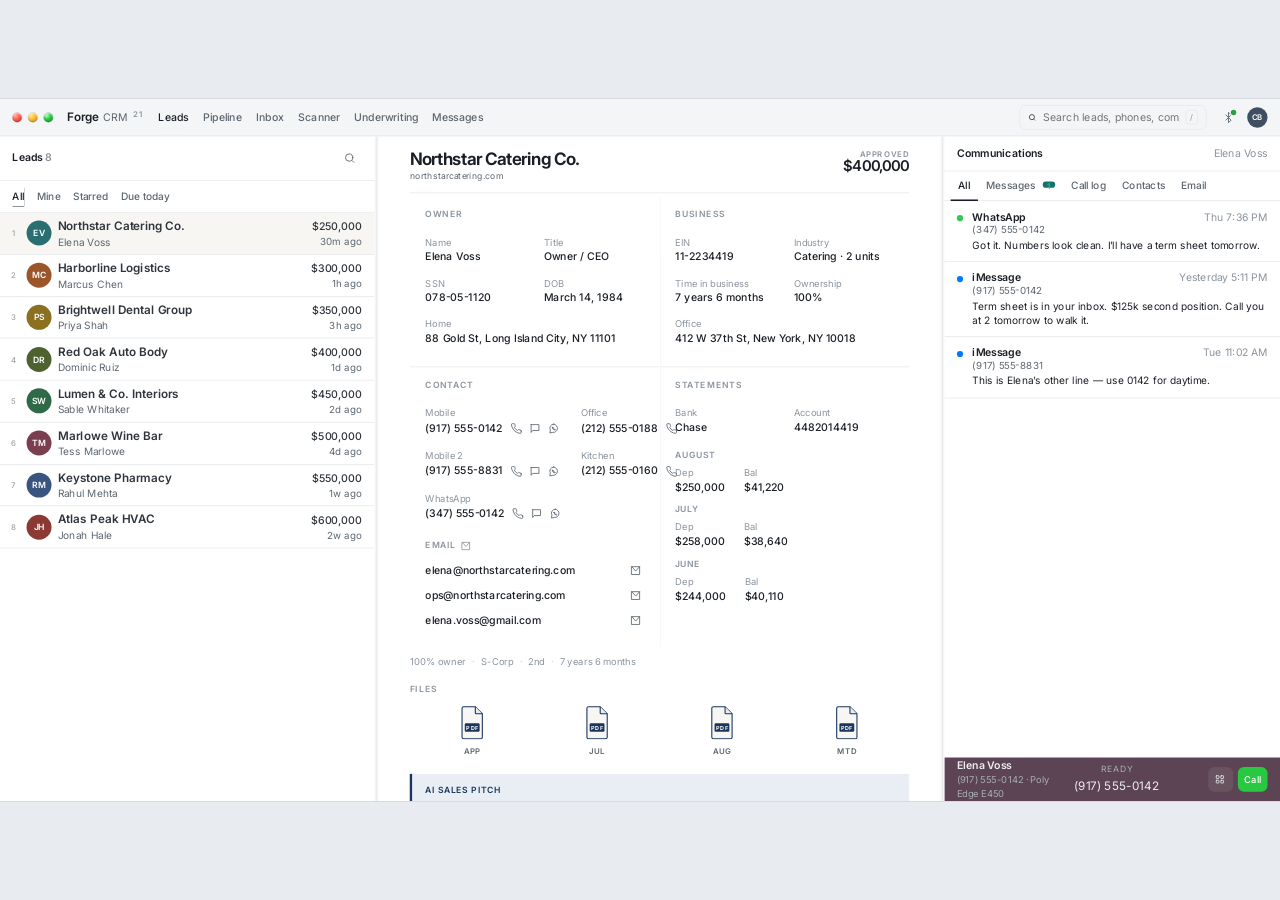
==== commit 5bd8e086: "desk21: no nested zip, visible version, cache-bust so iPhone stops serving old files" ====
--- a/index.html
+++ b/index.html
@@ -1,8 +1,11 @@
 <!DOCTYPE html>
 <html lang="en">
 <head>
-<!-- desk19 -->
+<!-- desk21 -->
 <meta charset="UTF-8" />
+<meta http-equiv="Cache-Control" content="no-cache, no-store, must-revalidate" />
+<meta http-equiv="Pragma" content="no-cache" />
+
 <meta name="viewport" content="width=device-width, initial-scale=1, maximum-scale=1, user-scalable=no, viewport-fit=cover" />
 <meta name="apple-mobile-web-app-capable" content="yes" />
 <meta name="mobile-web-app-capable" content="yes" />
@@ -17,16 +20,16 @@
 <link rel="preconnect" href="https://fonts.googleapis.com" />
 <link rel="preconnect" href="https://fonts.gstatic.com" crossorigin />
 <link href="https://fonts.googleapis.com/css2?family=Inter:ital,wght@0,400;0,500;0,600;0,700;1,400&display=swap" rel="stylesheet" />
-<link rel="stylesheet" href="css/desk.css?v=desk19" />
-<link rel="stylesheet" href="css/desk-more.css?v=desk19" />
-<link rel="stylesheet" href="css/pages.css?v=desk19" />
+<link rel="stylesheet" href="css/desk.css?v=desk21" />
+<link rel="stylesheet" href="css/desk-more.css?v=desk21" />
+<link rel="stylesheet" href="css/pages.css?v=desk21" />
 </head>
 <body>
 <div id="stage">
 <div class="app" id="app">
   <header class="header">
     <div class="traffic" aria-hidden="true"><b class="r"></b><b class="y"></b><b class="g"></b></div>
-    <div class="word">Forge<span>CRM</span></div>
+    <div class="word">Forge<span>CRM</span><small class="ver">21</small></div>
     <nav class="nav-links">
       <a href="index.html" class="on">Leads</a>
       <a href="pipeline.html">Pipeline</a>
@@ -61,17 +64,17 @@
 <div class="pad-pop" id="padPop"></div>
 <div class="overlay" id="overlay"></div>
 <div class="toast" id="toast"></div>
-<script src="js/data.js?v=desk19"></script>
-<script src="js/data1.js?v=desk19"></script>
-<script src="js/data2.js?v=desk19"></script>
-<script src="js/data3.js?v=desk19"></script>
-<script src="js/view.js?v=desk19"></script>
-<script src="js/app0.js?v=desk19"></script>
-<script src="js/app1.js?v=desk19"></script>
-<script src="js/app2.js?v=desk19"></script>
-<script src="js/app3.js?v=desk19"></script>
-<script src="js/app4.js?v=desk19"></script>
-<script src="js/app5.js?v=desk19"></script>
-<script src="js/app6.js?v=desk19"></script>
+<script src="js/data.js?v=desk21"></script>
+<script src="js/data1.js?v=desk21"></script>
+<script src="js/data2.js?v=desk21"></script>
+<script src="js/data3.js?v=desk21"></script>
+<script src="js/view.js?v=desk21"></script>
+<script src="js/app0.js?v=desk21"></script>
+<script src="js/app1.js?v=desk21"></script>
+<script src="js/app2.js?v=desk21"></script>
+<script src="js/app3.js?v=desk21"></script>
+<script src="js/app4.js?v=desk21"></script>
+<script src="js/app5.js?v=desk21"></script>
+<script src="js/app6.js?v=desk21"></script>
 </body>
 </html>
--- a/css/desk-more.css
+++ b/css/desk-more.css
@@ -116,3 +116,5 @@
 .convo-n{font-size:12.5px;color:var(--muted);margin-top:1px}
 .convo-prev{font-size:13px;color:var(--fg);margin-top:4px;line-height:1.35;display:-webkit-box;-webkit-line-clamp:2;-webkit-box-orient:vertical;overflow:hidden}
 .thread-who{padding:8px 16px 0;font-size:12.5px;color:var(--muted)}
+
+.word .ver{margin-left:8px;font-size:10px;font-weight:600;letter-spacing:.12em;color:var(--dim);vertical-align:super}
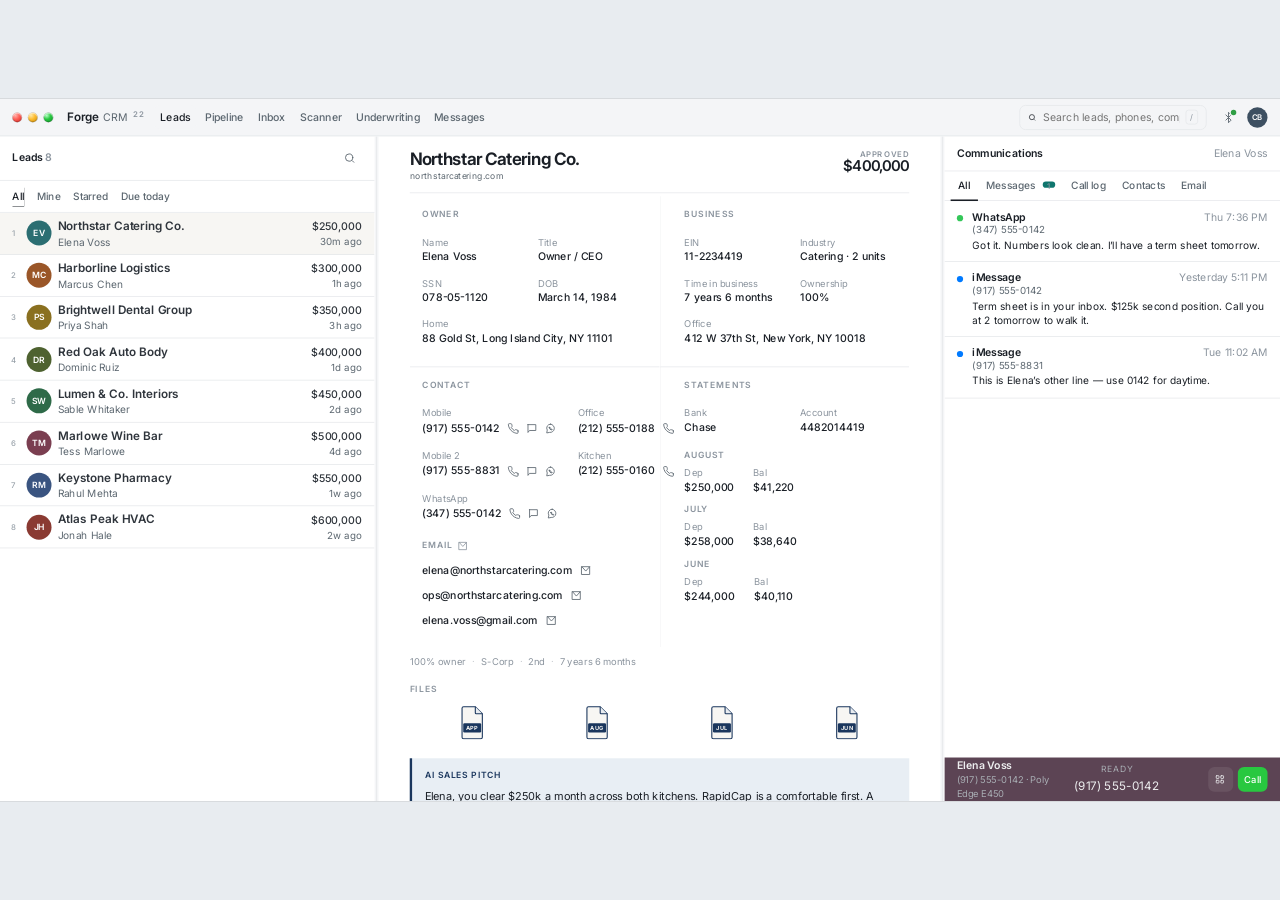
==== commit 81e72343: "desk22: inset left column off divider, envelope after email, file icons APP/AUG/JUL/JUN" ====
--- a/index.html
+++ b/index.html
@@ -1,7 +1,7 @@
 <!DOCTYPE html>
 <html lang="en">
 <head>
-<!-- desk21 -->
+<!-- desk22 -->
 <meta charset="UTF-8" />
 <meta http-equiv="Cache-Control" content="no-cache, no-store, must-revalidate" />
 <meta http-equiv="Pragma" content="no-cache" />
@@ -20,16 +20,16 @@
 <link rel="preconnect" href="https://fonts.googleapis.com" />
 <link rel="preconnect" href="https://fonts.gstatic.com" crossorigin />
 <link href="https://fonts.googleapis.com/css2?family=Inter:ital,wght@0,400;0,500;0,600;0,700;1,400&display=swap" rel="stylesheet" />
-<link rel="stylesheet" href="css/desk.css?v=desk21" />
-<link rel="stylesheet" href="css/desk-more.css?v=desk21" />
-<link rel="stylesheet" href="css/pages.css?v=desk21" />
+<link rel="stylesheet" href="css/desk.css?v=desk22" />
+<link rel="stylesheet" href="css/desk-more.css?v=desk22" />
+<link rel="stylesheet" href="css/pages.css?v=desk22" />
 </head>
 <body>
 <div id="stage">
 <div class="app" id="app">
   <header class="header">
     <div class="traffic" aria-hidden="true"><b class="r"></b><b class="y"></b><b class="g"></b></div>
-    <div class="word">Forge<span>CRM</span><small class="ver">21</small></div>
+    <div class="word">Forge<span>CRM</span><small class="ver">22</small></div>
     <nav class="nav-links">
       <a href="index.html" class="on">Leads</a>
       <a href="pipeline.html">Pipeline</a>
@@ -64,17 +64,17 @@
 <div class="pad-pop" id="padPop"></div>
 <div class="overlay" id="overlay"></div>
 <div class="toast" id="toast"></div>
-<script src="js/data.js?v=desk21"></script>
-<script src="js/data1.js?v=desk21"></script>
-<script src="js/data2.js?v=desk21"></script>
-<script src="js/data3.js?v=desk21"></script>
-<script src="js/view.js?v=desk21"></script>
-<script src="js/app0.js?v=desk21"></script>
-<script src="js/app1.js?v=desk21"></script>
-<script src="js/app2.js?v=desk21"></script>
-<script src="js/app3.js?v=desk21"></script>
-<script src="js/app4.js?v=desk21"></script>
-<script src="js/app5.js?v=desk21"></script>
-<script src="js/app6.js?v=desk21"></script>
+<script src="js/data.js?v=desk22"></script>
+<script src="js/data1.js?v=desk22"></script>
+<script src="js/data2.js?v=desk22"></script>
+<script src="js/data3.js?v=desk22"></script>
+<script src="js/view.js?v=desk22"></script>
+<script src="js/app0.js?v=desk22"></script>
+<script src="js/app1.js?v=desk22"></script>
+<script src="js/app2.js?v=desk22"></script>
+<script src="js/app3.js?v=desk22"></script>
+<script src="js/app4.js?v=desk22"></script>
+<script src="js/app5.js?v=desk22"></script>
+<script src="js/app6.js?v=desk22"></script>
 </body>
 </html>
--- a/css/desk-more.css
+++ b/css/desk-more.css
@@ -18,6 +18,10 @@
 .money .asked{display:none}
 .sheet-x{display:grid;grid-template-columns:1fr 1fr;grid-template-rows:auto auto;margin:4px 40px 0;align-items:stretch;position:relative;border:0;background:transparent}
 .quad{padding:16px 20px 18px;min-width:0;min-height:0;display:flex;flex-direction:column;position:relative;border-top:0}
+.sheet-x > .quad:nth-of-type(1),
+.sheet-x > .quad:nth-of-type(3){padding:16px 32px 18px 16px}
+.sheet-x > .quad:nth-of-type(2),
+.sheet-x > .quad:nth-of-type(4){padding:16px 16px 18px 32px}
 .sheet-x > .quad:nth-of-type(2),
 .sheet-x > .quad:nth-of-type(4){box-shadow:inset 1px 0 0 #E6E8EB}
 .quad h3{font-size:11px;letter-spacing:.12em;text-transform:uppercase;color:#8B949E;font-weight:600;margin:0 0 12px;padding:0;border:0;width:100%}
@@ -48,8 +52,9 @@
 .email-head{display:flex;align-items:center;gap:6px;margin:14px 0 8px;font-size:11px;letter-spacing:.08em;text-transform:uppercase;color:var(--dim);font-weight:600}
 .mail-all-ico{border:0;background:transparent;color:var(--dim);padding:0;display:grid;place-items:center;width:16px;height:16px;flex-shrink:0}
 .mail-all-ico:hover{color:var(--fg)}
-.email-row{display:flex;align-items:center;gap:8px;padding:5px 0;min-width:0}
-.email-row .vt{flex:1;min-width:0;font-size:13.5px;font-weight:500;overflow:hidden;text-overflow:ellipsis;white-space:nowrap}
+.email-row{display:flex;align-items:center;gap:6px;padding:5px 0;min-width:0;width:max-content;max-width:100%}
+.email-row .vt{flex:0 1 auto;min-width:0;font-size:13.5px;font-weight:500;overflow:hidden;text-overflow:ellipsis;white-space:nowrap}
+.email-row .qacts{flex:0 0 auto;margin-left:0}
 .email-all{margin-top:2px;border:0;background:transparent;color:var(--fg);font-size:13px;font-weight:500;padding:0;text-decoration:underline;text-underline-offset:3px}
 .dev-list{display:flex;flex-direction:column;margin-top:8px}
 .dev-item{display:grid;grid-template-columns:32px 1fr auto;gap:10px;align-items:center;padding:10px 4px;border-bottom:1px solid var(--line);background:transparent;width:100%;text-align:left;border-left:0;border-right:0;border-top:0;color:inherit}
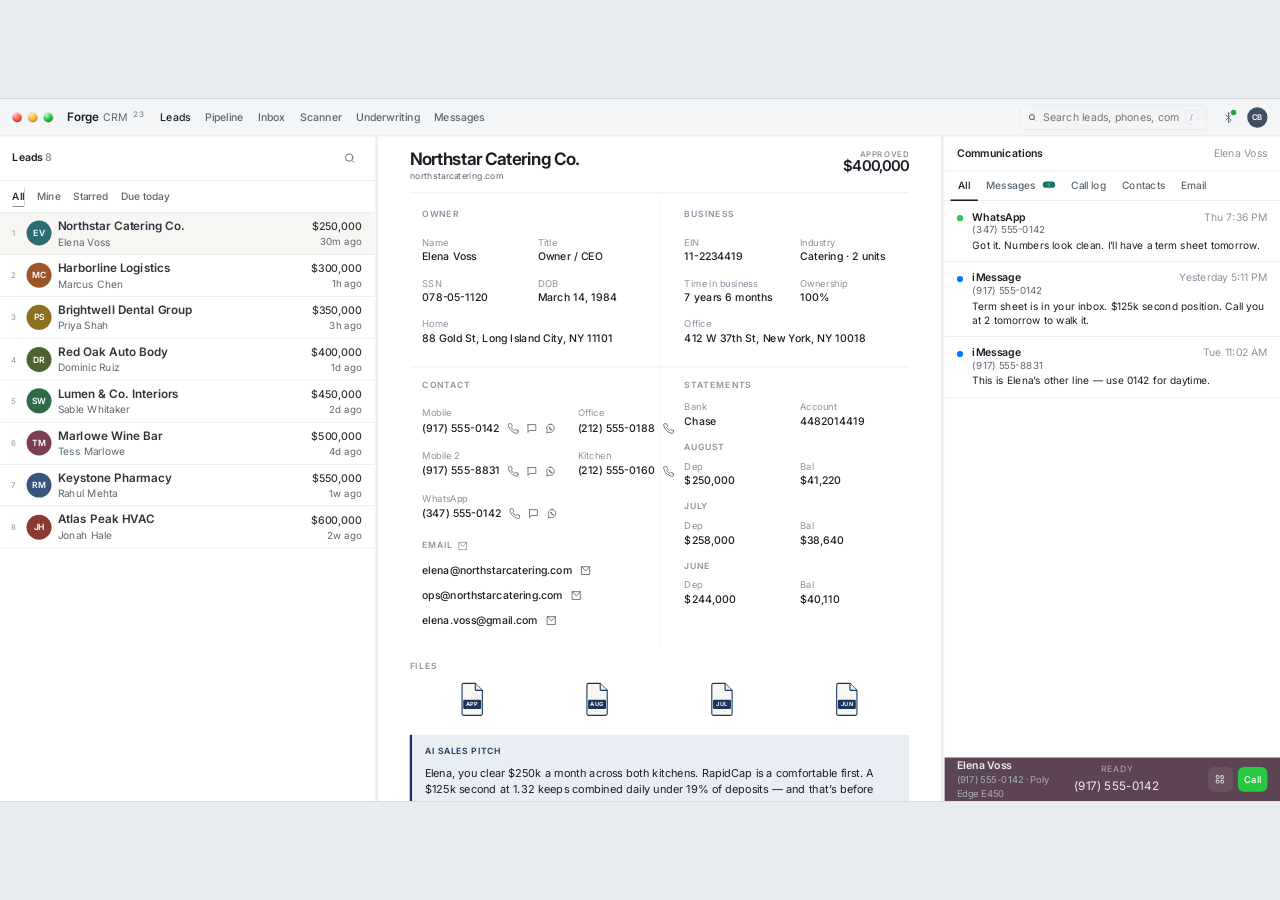
==== commit 0ed39a22: "v23: align Dep/Bal with Bank/Account, remove owner facts line, new uncached URL" ====
--- a/index.html
+++ b/index.html
@@ -1,7 +1,7 @@
 <!DOCTYPE html>
 <html lang="en">
 <head>
-<!-- desk22 -->
+<!-- v23 -->
 <meta charset="UTF-8" />
 <meta http-equiv="Cache-Control" content="no-cache, no-store, must-revalidate" />
 <meta http-equiv="Pragma" content="no-cache" />
@@ -20,16 +20,16 @@
 <link rel="preconnect" href="https://fonts.googleapis.com" />
 <link rel="preconnect" href="https://fonts.gstatic.com" crossorigin />
 <link href="https://fonts.googleapis.com/css2?family=Inter:ital,wght@0,400;0,500;0,600;0,700;1,400&display=swap" rel="stylesheet" />
-<link rel="stylesheet" href="css/desk.css?v=desk22" />
-<link rel="stylesheet" href="css/desk-more.css?v=desk22" />
-<link rel="stylesheet" href="css/pages.css?v=desk22" />
+<link rel="stylesheet" href="css/desk.css?v=v23" />
+<link rel="stylesheet" href="css/desk-more.css?v=v23" />
+<link rel="stylesheet" href="css/pages.css?v=v23" />
 </head>
 <body>
 <div id="stage">
 <div class="app" id="app">
   <header class="header">
     <div class="traffic" aria-hidden="true"><b class="r"></b><b class="y"></b><b class="g"></b></div>
-    <div class="word">Forge<span>CRM</span><small class="ver">22</small></div>
+    <div class="word">Forge<span>CRM</span><small class="ver">23</small></div>
     <nav class="nav-links">
       <a href="index.html" class="on">Leads</a>
       <a href="pipeline.html">Pipeline</a>
@@ -64,17 +64,17 @@
 <div class="pad-pop" id="padPop"></div>
 <div class="overlay" id="overlay"></div>
 <div class="toast" id="toast"></div>
-<script src="js/data.js?v=desk22"></script>
-<script src="js/data1.js?v=desk22"></script>
-<script src="js/data2.js?v=desk22"></script>
-<script src="js/data3.js?v=desk22"></script>
-<script src="js/view.js?v=desk22"></script>
-<script src="js/app0.js?v=desk22"></script>
-<script src="js/app1.js?v=desk22"></script>
-<script src="js/app2.js?v=desk22"></script>
-<script src="js/app3.js?v=desk22"></script>
-<script src="js/app4.js?v=desk22"></script>
-<script src="js/app5.js?v=desk22"></script>
-<script src="js/app6.js?v=desk22"></script>
+<script src="js/data.js?v=v23"></script>
+<script src="js/data1.js?v=v23"></script>
+<script src="js/data2.js?v=v23"></script>
+<script src="js/data3.js?v=v23"></script>
+<script src="js/view.js?v=v23"></script>
+<script src="js/app0.js?v=v23"></script>
+<script src="js/app1.js?v=v23"></script>
+<script src="js/app2.js?v=v23"></script>
+<script src="js/app3.js?v=v23"></script>
+<script src="js/app4.js?v=v23"></script>
+<script src="js/app5.js?v=v23"></script>
+<script src="js/app6.js?v=v23"></script>
 </body>
 </html>
--- a/css/desk-more.css
+++ b/css/desk-more.css
@@ -42,12 +42,12 @@
 .file-doc .lab{font-family:var(--font);font-size:10px;font-weight:600;letter-spacing:.08em;color:#5C6770}
 .file-doc:hover .pdf-ico path[stroke]{stroke:#0E2A4A}
 .file-doc:hover .lab{color:#1A1F26}
-.stmt-months{display:grid;grid-template-columns:1fr;gap:12px;margin-top:10px;align-items:start}
-.stmt-kv{border:0;background:transparent;text-align:left;padding:0;min-width:0;cursor:pointer;color:inherit;font:inherit;display:flex;flex-direction:column;gap:2px;width:100%}
-.stmt-kv .mo{font-size:11px;letter-spacing:.08em;text-transform:uppercase;color:var(--dim);font-weight:600;margin:0 0 4px}
-.stmt-kv .pair{padding:0;gap:10px 24px}
-.stmt-kv:hover .v,.stmt-kv:hover .vt{color:var(--ok)}
-.banks{display:grid;gap:12px}
+.stmt-grid{display:grid;grid-template-columns:1fr 1fr;column-gap:24px;row-gap:8px;align-items:start}
+.stmt-mo{grid-column:1 / -1;font-size:11px;letter-spacing:.08em;text-transform:uppercase;color:var(--dim);font-weight:600;margin:8px 0 0}
+.stmt-grid > .stmt-mo:first-of-type{margin-top:4px}
+.stmt-cell{border:0;background:transparent;text-align:left;padding:0;min-width:0;cursor:pointer;color:inherit;font:inherit}
+.stmt-cell:hover .v,.stmt-cell:hover .vt{color:var(--ok)}
+.facts-strip{display:none}
 .below{padding:8px 40px 28px}
 .email-head{display:flex;align-items:center;gap:6px;margin:14px 0 8px;font-size:11px;letter-spacing:.08em;text-transform:uppercase;color:var(--dim);font-weight:600}
 .mail-all-ico{border:0;background:transparent;color:var(--dim);padding:0;display:grid;place-items:center;width:16px;height:16px;flex-shrink:0}
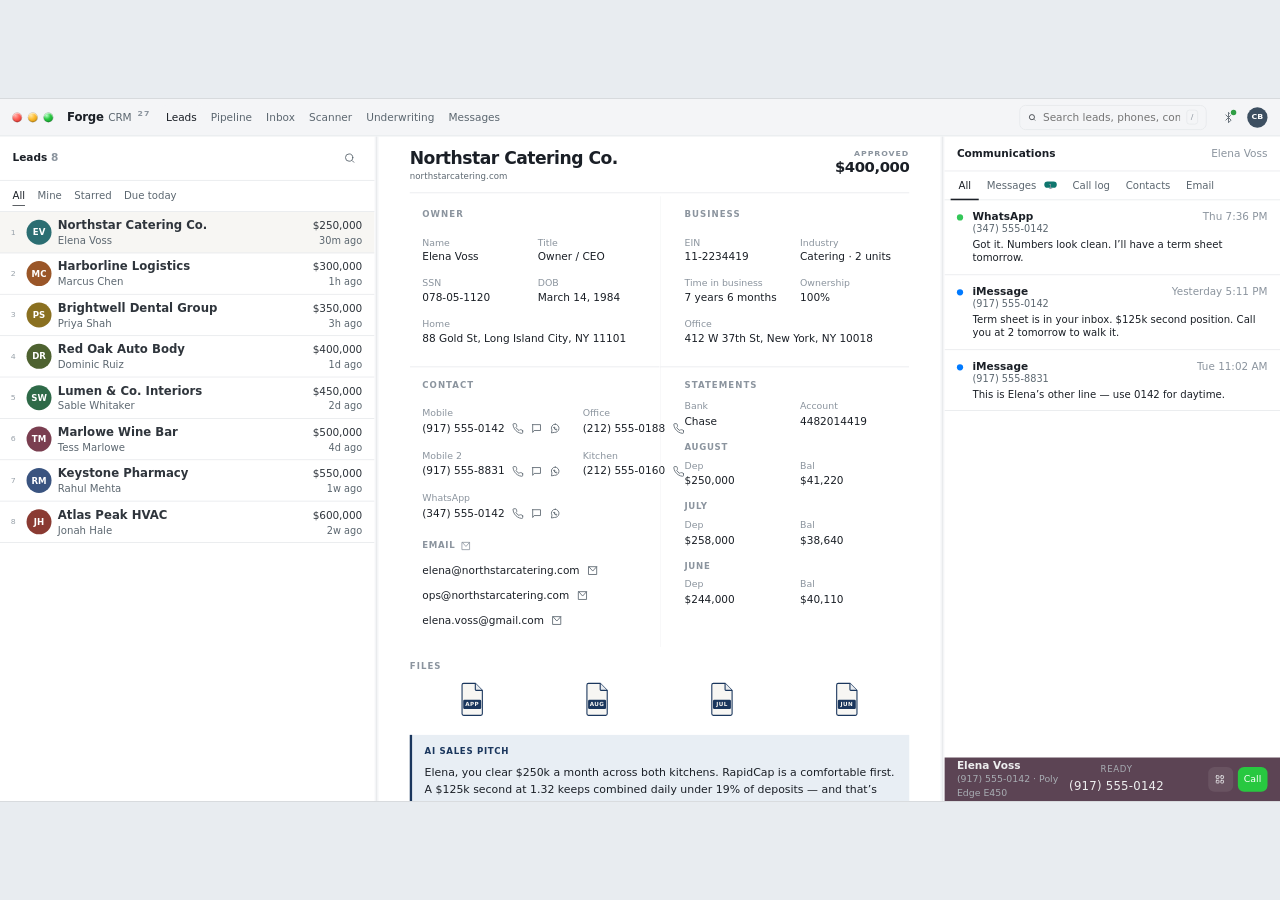
==== commit 7817e92f: "v27: muted up/down arrows, clamped zoom, drop version patches" ====
--- a/index.html
+++ b/index.html
@@ -1,80 +1,38 @@
 <!DOCTYPE html>
 <html lang="en">
 <head>
-<!-- v23 -->
+<!-- v27 -->
 <meta charset="UTF-8" />
 <meta http-equiv="Cache-Control" content="no-cache, no-store, must-revalidate" />
 <meta http-equiv="Pragma" content="no-cache" />
-
 <meta name="viewport" content="width=device-width, initial-scale=1, maximum-scale=1, user-scalable=no, viewport-fit=cover" />
 <meta name="apple-mobile-web-app-capable" content="yes" />
 <meta name="mobile-web-app-capable" content="yes" />
-<meta name="apple-mobile-web-app-status-bar-style" content="default" />
 <title>Leads · Forge CRM</title>
-<script>
-(function(){var vv=window.visualViewport,w=(vv&&vv.width)||window.innerWidth||1640,h=(vv&&vv.height)||window.innerHeight||900,s=Math.min(w/1640,h/900);if(!(s>0.05))s=1;var x=Math.max(0,(w-1640*s)/2),y=Math.max(0,(h-900*s)/2);var r=document.documentElement;r.style.setProperty("--app-scale",String(s));r.style.setProperty("--app-h","900px");r.style.setProperty("--app-x",x+"px");r.style.setProperty("--app-y",y+"px");})();
-</script>
-
-
-<meta name="theme-color" content="#F3F5F7" />
-<link rel="preconnect" href="https://fonts.googleapis.com" />
-<link rel="preconnect" href="https://fonts.gstatic.com" crossorigin />
-<link href="https://fonts.googleapis.com/css2?family=Inter:ital,wght@0,400;0,500;0,600;0,700;1,400&display=swap" rel="stylesheet" />
-<link rel="stylesheet" href="css/desk.css?v=v23" />
-<link rel="stylesheet" href="css/desk-more.css?v=v23" />
-<link rel="stylesheet" href="css/pages.css?v=v23" />
+<script>(function(){var vv=window.visualViewport,w=(vv&&vv.width)||window.innerWidth||1640,h=(vv&&vv.height)||window.innerHeight||900,s=Math.min(w/1640,h/900);if(!(s>0.05))s=1;var x=Math.max(0,(w-1640*s)/2),y=Math.max(0,(h-900*s)/2);var r=document.documentElement;r.style.setProperty("--app-scale",String(s));r.style.setProperty("--app-h","900px");r.style.setProperty("--app-x",x+"px");r.style.setProperty("--app-y",y+"px");})();</script>
+<link rel="stylesheet" href="css/desk.css?v=v27" />
+<link rel="stylesheet" href="css/desk-more.css?v=v27" />
+<link rel="stylesheet" href="css/pages.css?v=v27" />
+<link rel="stylesheet" href="css/viewer.css?v=v27" />
 </head>
 <body>
-<div id="stage">
-<div class="app" id="app">
-  <header class="header">
-    <div class="traffic" aria-hidden="true"><b class="r"></b><b class="y"></b><b class="g"></b></div>
-    <div class="word">Forge<span>CRM</span><small class="ver">23</small></div>
-    <nav class="nav-links">
-      <a href="index.html" class="on">Leads</a>
-      <a href="pipeline.html">Pipeline</a>
-      <a href="inbox.html">Inbox</a>
-      <a href="scanner.html">Scanner</a>
-      <a href="underwriting.html">Underwriting</a>
-      <a href="messages.html">Messages</a>
-    </nav>
-    <label class="search">
-      <svg width="14" height="14" viewBox="0 0 24 24" fill="none" stroke="currentColor" stroke-width="2"><circle cx="11" cy="11" r="7"/><path d="M20 20l-3-3"/></svg>
-      <input id="q" placeholder="Search leads, phones, companies" autocomplete="off" />
-      <kbd>/</kbd>
-    </label>
-    <div class="header-actions">
-      <span class="live" id="livePill"><i></i> On a call</span>
-      <button type="button" class="bt-btn off" id="btBtn" data-act="devices" title="Phones" aria-label="Phones">
-        <svg width="16" height="16" viewBox="0 0 24 24" fill="none" stroke="currentColor" stroke-width="1.75" stroke-linecap="round" stroke-linejoin="round"><path d="M7 7l10 10-5 5V2l5 5L7 17"/></svg>
-        <i></i>
-      </button>
-      <div class="avatar" title="Cole Brennan">CB</div>
-    </div>
-  </header>
-  <div class="main" id="main">
-    <aside class="rail" id="rail"><div class="empty" style="padding:28px 20px;line-height:1.5">Loading desk…</div></aside>
-    <div class="handle" data-side="rail" title="Drag to resize · double-click to reset"></div>
-    <section class="desk" id="desk"></section>
-    <div class="handle" data-side="dock" title="Drag to resize · double-click to reset"></div>
-    <aside class="dock" id="dock"></aside>
-  </div>
-</div>
-</div>
-<div class="pad-pop" id="padPop"></div>
-<div class="overlay" id="overlay"></div>
-<div class="toast" id="toast"></div>
-<script src="js/data.js?v=v23"></script>
-<script src="js/data1.js?v=v23"></script>
-<script src="js/data2.js?v=v23"></script>
-<script src="js/data3.js?v=v23"></script>
-<script src="js/view.js?v=v23"></script>
-<script src="js/app0.js?v=v23"></script>
-<script src="js/app1.js?v=v23"></script>
-<script src="js/app2.js?v=v23"></script>
-<script src="js/app3.js?v=v23"></script>
-<script src="js/app4.js?v=v23"></script>
-<script src="js/app5.js?v=v23"></script>
-<script src="js/app6.js?v=v23"></script>
-</body>
-</html>
+<div id="stage"><div class="app" id="app">
+<header class="header">
+<div class="traffic" aria-hidden="true"><b class="r"></b><b class="y"></b><b class="g"></b></div>
+<div class="word">Forge<span>CRM</span><small class="ver">27</small></div>
+<nav class="nav-links"><a href="index.html" class="on">Leads</a><a href="pipeline.html">Pipeline</a><a href="inbox.html">Inbox</a><a href="scanner.html">Scanner</a><a href="underwriting.html">Underwriting</a><a href="messages.html">Messages</a></nav>
+<label class="search"><svg width="14" height="14" viewBox="0 0 24 24" fill="none" stroke="currentColor" stroke-width="2"><circle cx="11" cy="11" r="7"/><path d="M20 20l-3-3"/></svg><input id="q" placeholder="Search leads, phones, companies" autocomplete="off" /><kbd>/</kbd></label>
+<div class="header-actions"><span class="live" id="livePill"><i></i> On a call</span>
+<button type="button" class="bt-btn off" id="btBtn" data-act="devices" title="Phones"><svg width="16" height="16" viewBox="0 0 24 24" fill="none" stroke="currentColor" stroke-width="1.75" stroke-linecap="round" stroke-linejoin="round"><path d="M7 7l10 10-5 5V2l5 5L7 17"/></svg><i></i></button>
+<div class="avatar" title="Cole Brennan">CB</div></div></header>
+<div class="main" id="main">
+<aside class="rail" id="rail"><div class="empty" style="padding:28px 20px">Loading desk…</div></aside>
+<div class="handle" data-side="rail"></div>
+<section class="desk" id="desk"></section>
+<div class="handle" data-side="dock"></div>
+<aside class="dock" id="dock"></aside>
+</div></div></div>
+<div class="pad-pop" id="padPop"></div><div class="overlay" id="overlay"></div><div class="toast" id="toast"></div>
+<script src="js/data.js?v=v27"></script><script src="js/data1.js?v=v27"></script><script src="js/data2.js?v=v27"></script><script src="js/data3.js?v=v27"></script>
+<script src="js/view.js?v=v27"></script><script src="js/app0.js?v=v27"></script><script src="js/app1.js?v=v27"></script><script src="js/app2.js?v=v27"></script><script src="js/app3.js?v=v27"></script><script src="js/app4.js?v=v27"></script><script src="js/app5.js?v=v27"></script><script src="js/app6.js?v=v27"></script>
+</body></html>
--- a/css/viewer.css
+++ b/css/viewer.css
@@ -0,0 +1,19 @@
+.overlay.open.lite{background:rgba(16,24,32,.52);align-items:center;justify-content:center;padding:16px;flex-direction:column}
+.lb-cluster{display:grid;grid-template-columns:auto 36px;grid-template-rows:auto auto;gap:8px 8px;align-items:center;justify-items:center;max-width:100%;max-height:100%}
+.lb-page{grid-column:1;grid-row:1;position:relative;max-width:min(816px,calc(100vw - 72px));max-height:calc(100dvh - 80px);overflow:auto;-webkit-overflow-scrolling:touch;overscroll-behavior:contain}
+.lb-nav{grid-column:2;grid-row:1;display:flex;flex-direction:column;gap:18px;align-items:center;justify-content:center}
+.lb-arrow{width:36px;height:36px;border:0;border-radius:0;background:transparent;color:rgba(255,255,255,.42);box-shadow:none;display:grid;place-items:center;cursor:pointer;padding:8px}
+.lb-arrow svg{width:18px;height:18px}
+.lb-arrow:hover{color:rgba(255,255,255,.78);background:transparent}
+.lb-x,.lb-ticks{display:none}
+.lb-zoom{grid-column:2;grid-row:2;display:flex;flex-direction:column;gap:2px;align-items:center}
+.lb-zoom button{width:36px;height:28px;border:0;border-radius:0;background:transparent;color:rgba(255,255,255,.42);box-shadow:none;display:grid;place-items:center;cursor:pointer;padding:0}
+.lb-zoom button:hover{color:rgba(255,255,255,.78);background:transparent}
+.lb-zoom svg{width:16px;height:16px}
+.lb-pg{grid-column:1;grid-row:2;justify-self:center;font-size:11px;letter-spacing:.14em;color:rgba(255,255,255,.55);font-weight:500}
+@media (pointer:coarse){
+  .lb-nav{display:none}
+  .lb-cluster{grid-template-columns:auto}
+  .lb-zoom{grid-column:1;grid-row:2;justify-self:end;flex-direction:row;gap:4px}
+  .lb-pg{justify-self:start}
+}
